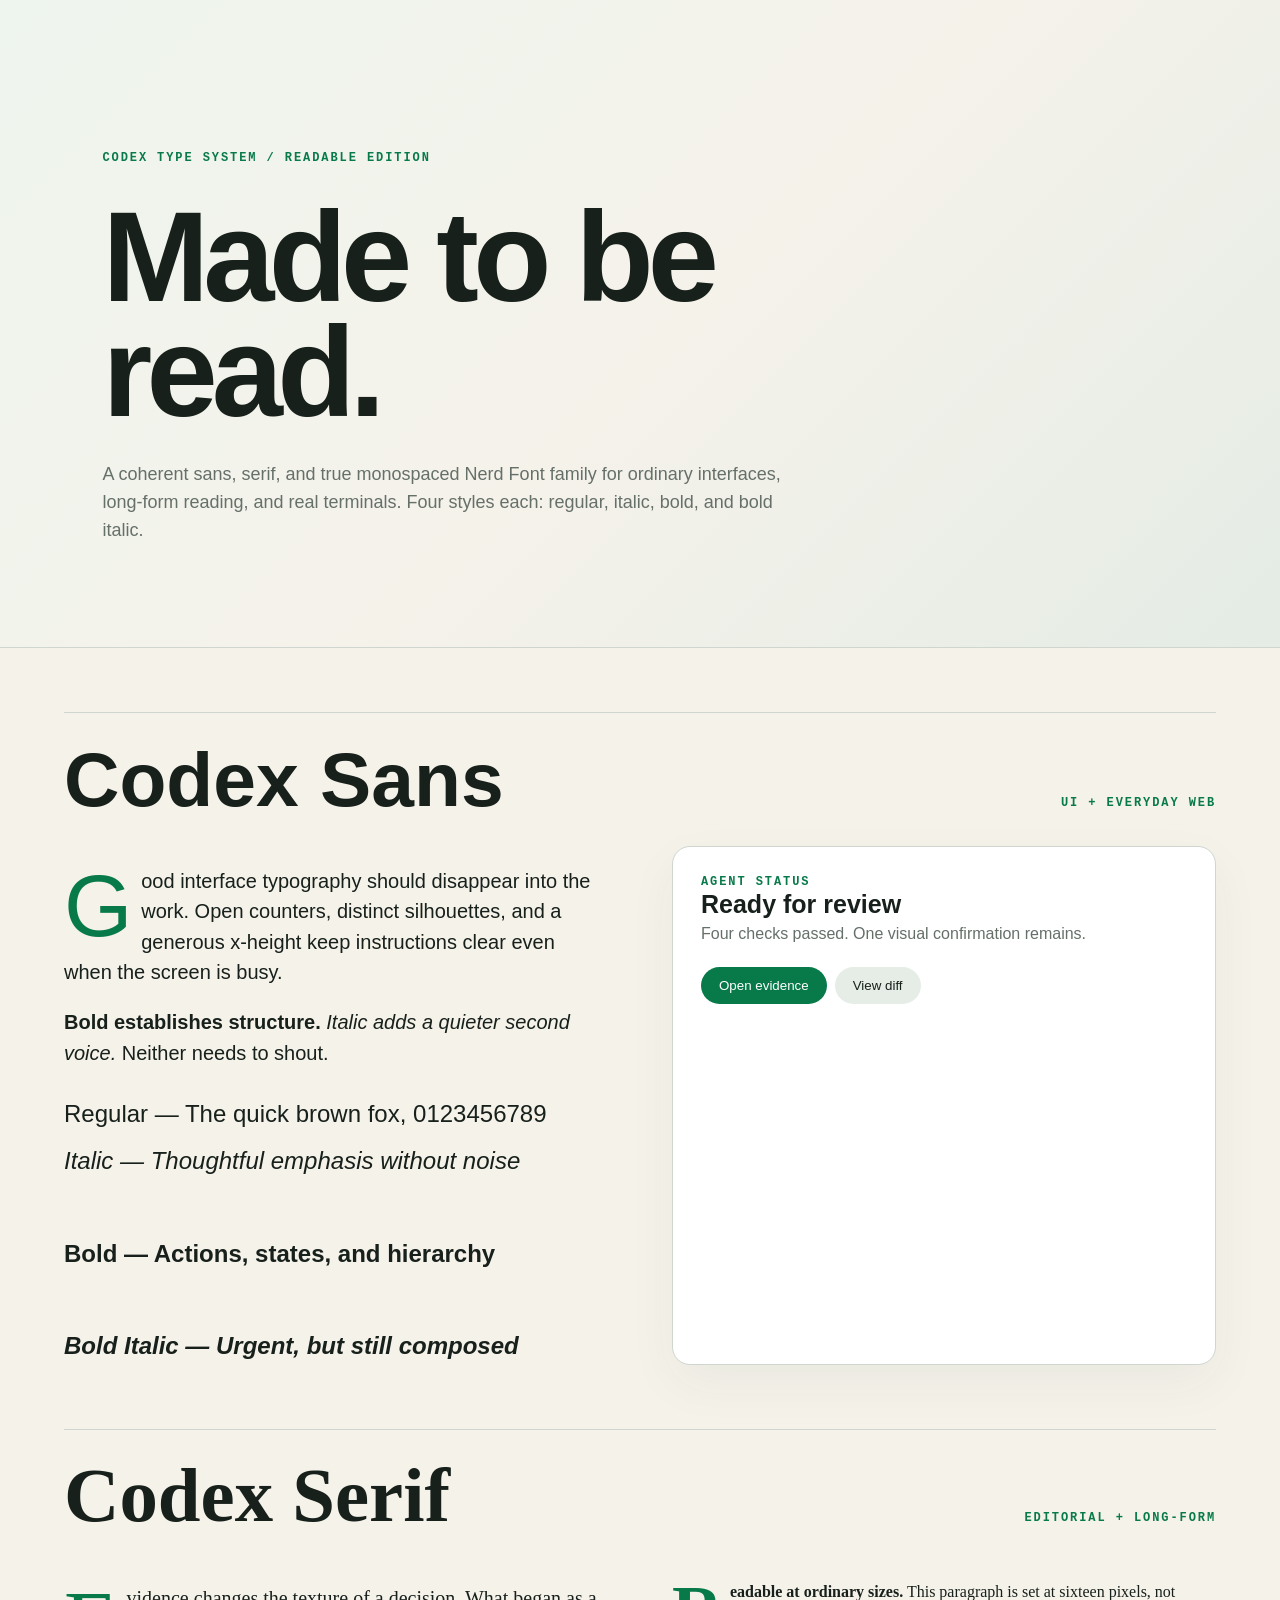
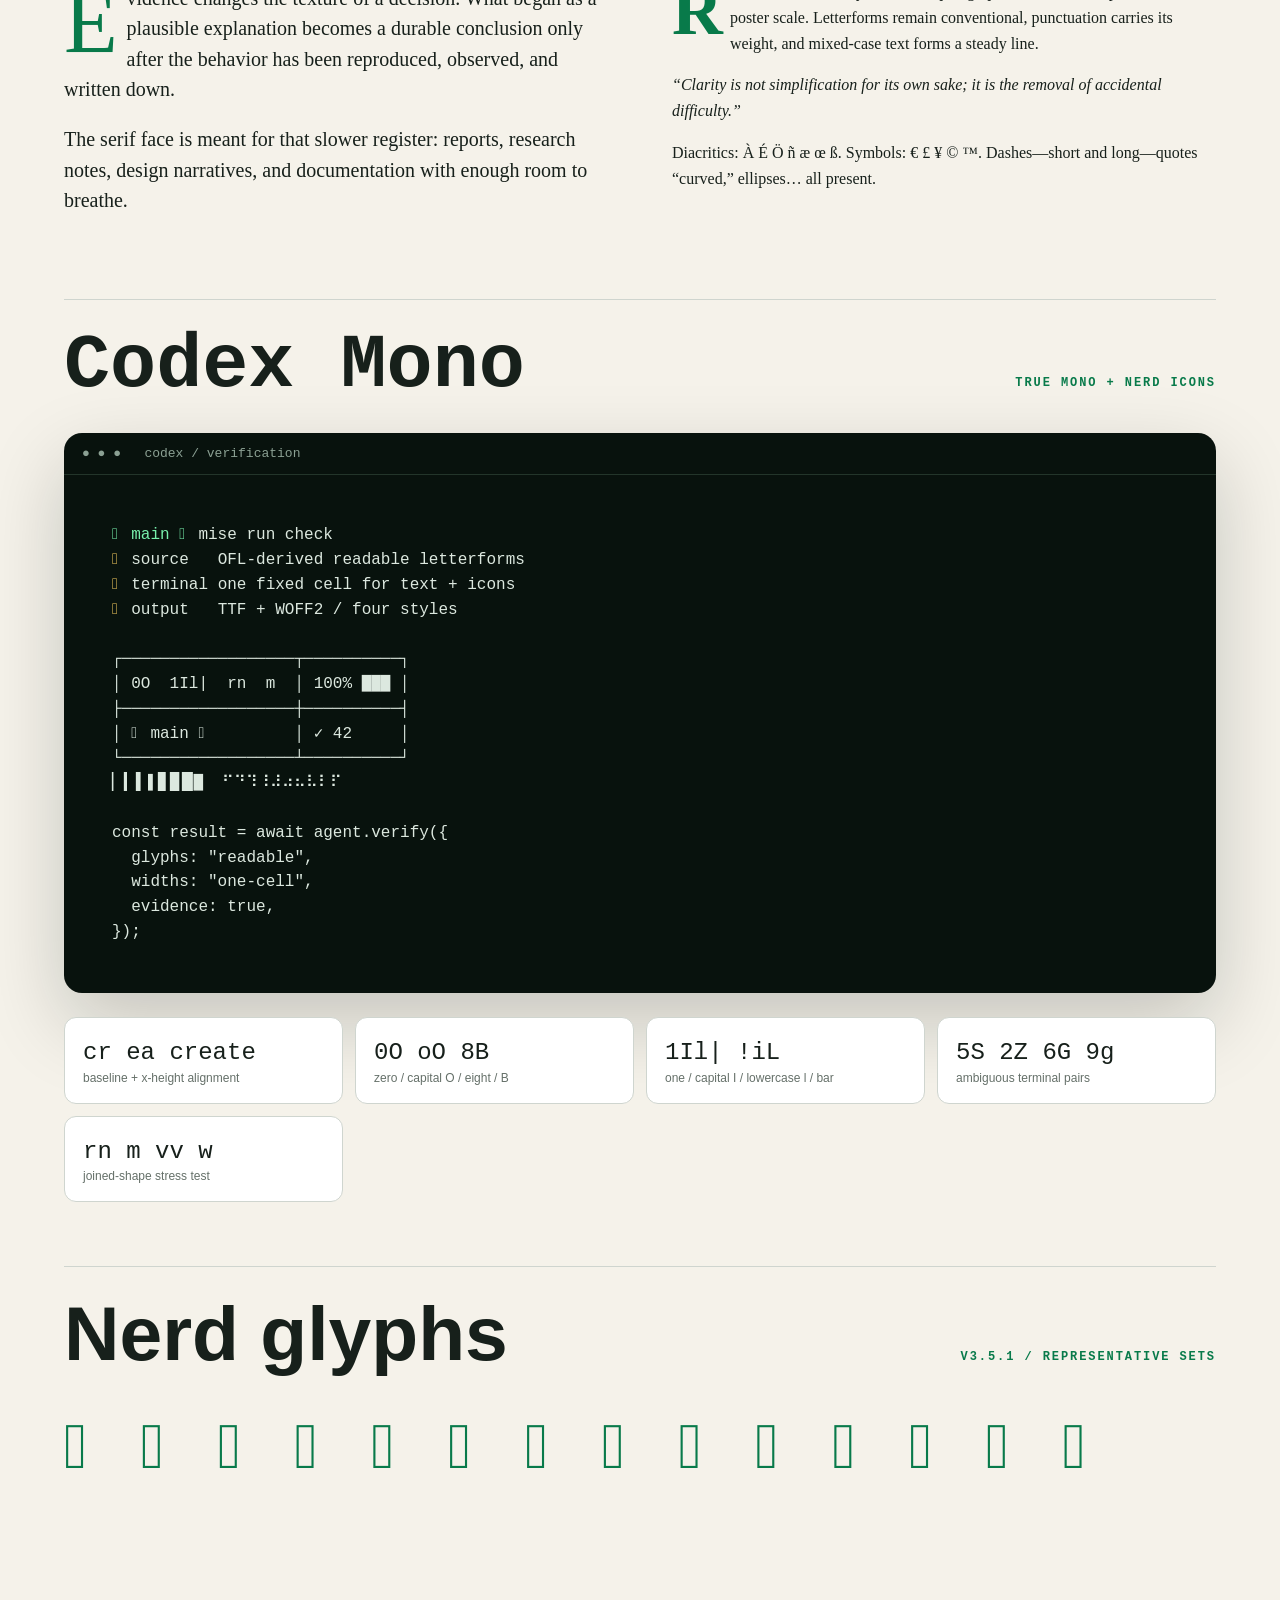
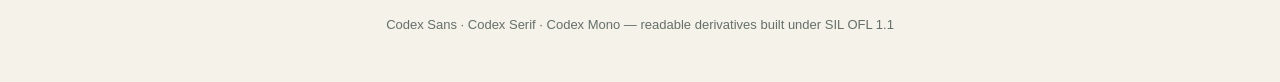
==== specimen/index.html @ 75ba655b "Initial Codex Fonts build" ====
<!doctype html>
<html lang="en"><head><meta charset="utf-8"><meta name="viewport" content="width=device-width,initial-scale=1">
<title>Codex Readable Nerd Fonts</title><style>
@font-face{font-family:'Codex Sans Nerd Font Propo';src:url('../dist/web/CodexSans-Regular.woff2') format('woff2');font-weight:400;font-style:normal;font-display:block}
@font-face{font-family:'Codex Sans Nerd Font Propo';src:url('../dist/web/CodexSans-Italic.woff2') format('woff2');font-weight:400;font-style:italic;font-display:block}
@font-face{font-family:'Codex Sans Nerd Font Propo';src:url('../dist/web/CodexSans-Bold.woff2') format('woff2');font-weight:700;font-style:normal;font-display:block}
@font-face{font-family:'Codex Sans Nerd Font Propo';src:url('../dist/web/CodexSans-BoldItalic.woff2') format('woff2');font-weight:700;font-style:italic;font-display:block}
@font-face{font-family:'Codex Serif Nerd Font Propo';src:url('../dist/web/CodexSerif-Regular.woff2') format('woff2');font-weight:400;font-style:normal;font-display:block}
@font-face{font-family:'Codex Serif Nerd Font Propo';src:url('../dist/web/CodexSerif-Italic.woff2') format('woff2');font-weight:400;font-style:italic;font-display:block}
@font-face{font-family:'Codex Serif Nerd Font Propo';src:url('../dist/web/CodexSerif-Bold.woff2') format('woff2');font-weight:700;font-style:normal;font-display:block}
@font-face{font-family:'Codex Serif Nerd Font Propo';src:url('../dist/web/CodexSerif-BoldItalic.woff2') format('woff2');font-weight:700;font-style:italic;font-display:block}
@font-face{font-family:'Codex Mono Nerd Font Mono';src:url('../dist/web/CodexMono-Regular.woff2') format('woff2');font-weight:400;font-style:normal;font-display:block}
@font-face{font-family:'Codex Mono Nerd Font Mono';src:url('../dist/web/CodexMono-Italic.woff2') format('woff2');font-weight:400;font-style:italic;font-display:block}
@font-face{font-family:'Codex Mono Nerd Font Mono';src:url('../dist/web/CodexMono-Bold.woff2') format('woff2');font-weight:700;font-style:normal;font-display:block}
@font-face{font-family:'Codex Mono Nerd Font Mono';src:url('../dist/web/CodexMono-BoldItalic.woff2') format('woff2');font-weight:700;font-style:italic;font-display:block}
:root{--paper:#f5f2ea;--ink:#17201b;--muted:#657069;--line:#cfd5cf;--accent:#087a4a;--dark:#08120d;--glow:#78f0ac;color-scheme:light}
*{box-sizing:border-box}html{background:var(--paper);color:var(--ink)}body{margin:0;font-family:'Codex Sans Nerd Font Propo',sans-serif;font-synthesis:none}
header{min-height:72vh;padding:clamp(32px,8vw,120px);display:grid;align-content:end;background:linear-gradient(135deg,#eef5ee,#f5f2ea 52%,#e4ece5);border-bottom:1px solid var(--line)}
.eyebrow,.label{font:700 12px/1.3 'Codex Mono Nerd Font Mono',monospace;letter-spacing:.16em;text-transform:uppercase;color:var(--accent)}
h1{max-width:12ch;margin:.25em 0;font:700 clamp(58px,10vw,150px)/.9 'Codex Sans Nerd Font Propo',sans-serif;letter-spacing:-.045em}header p{max-width:68ch;margin:0;color:var(--muted);font-size:18px;line-height:1.55}
main{padding:clamp(22px,5vw,72px);display:grid;gap:clamp(24px,5vw,72px)}section{border-top:1px solid var(--line);padding-top:28px}
.section-head{display:flex;justify-content:space-between;align-items:baseline;gap:20px;margin-bottom:28px}h2{margin:0;font-size:clamp(36px,6vw,82px);line-height:1}
.sans{font-family:'Codex Sans Nerd Font Propo',sans-serif}.serif{font-family:'Codex Serif Nerd Font Propo',serif}.mono{font-family:'Codex Mono Nerd Font Mono',monospace}
.prose-grid{display:grid;grid-template-columns:repeat(auto-fit,minmax(min(100%,320px),1fr));gap:clamp(28px,5vw,70px)}.copy{font-size:16px;line-height:1.62;max-width:68ch}.copy.large{font-size:20px;line-height:1.52}
.copy p:first-child:first-letter{float:left;font-size:4.4em;line-height:.75;padding:.08em .1em 0 0;color:var(--accent)}
.ui{padding:28px;border:1px solid var(--line);border-radius:18px;background:#fff;box-shadow:0 18px 50px #1a39200d}.ui h3{font-size:25px;margin:0 0 6px}.ui p{color:var(--muted);margin:0 0 24px}button{border:0;border-radius:999px;padding:11px 18px;background:var(--accent);color:white;font:700 14px inherit}.secondary{background:#e6ede7;color:var(--ink);margin-left:8px}
.weights{display:grid;gap:10px;margin-top:28px;font-size:24px}.weights i{font-style:italic}.weights b{font-weight:700}
.terminal{background:var(--dark);color:#dce8df;border-radius:18px;overflow:hidden;box-shadow:0 30px 80px #08120d33}.termbar{padding:13px 18px;border-bottom:1px solid #23352a;color:#8ba093;font-size:13px}
pre{margin:0;padding:clamp(20px,4vw,48px);overflow:auto;font:400 clamp(12px,1.4vw,16px)/1.55 'Codex Mono Nerd Font Mono',monospace;tab-size:2}.prompt{color:var(--glow)}.icons{color:#efc65a}
.pairs{display:grid;grid-template-columns:repeat(auto-fit,minmax(240px,1fr));gap:12px;margin-top:24px}.pair{padding:18px;border:1px solid var(--line);border-radius:12px;font:24px/1.45 'Codex Mono Nerd Font Mono',monospace;background:#fff}.pair small{display:block;color:var(--muted);font:12px 'Codex Sans Nerd Font Propo',sans-serif}
.glyphs{font:clamp(28px,5vw,66px)/1.6 'Codex Mono Nerd Font Mono',monospace;overflow-wrap:anywhere;color:var(--accent)}footer{padding:50px;text-align:center;color:var(--muted);font-size:13px}@media(max-width:620px){.section-head{display:block}header{min-height:60vh}.pair{font-size:20px}}
</style></head><body>
<header><div class="eyebrow">Codex Type System / Readable Edition</div><h1>Made to be read.</h1><p>A coherent sans, serif, and true monospaced Nerd Font family for ordinary interfaces, long-form reading, and real terminals. Four styles each: regular, italic, bold, and bold italic.</p></header>
<main>
<section class="sans"><div class="section-head"><h2>Codex Sans</h2><div class="label">UI + everyday web</div></div><div class="prose-grid"><div class="copy large"><p>Good interface typography should disappear into the work. Open counters, distinct silhouettes, and a generous x-height keep instructions clear even when the screen is busy.</p><p><b>Bold establishes structure.</b> <i>Italic adds a quieter second voice.</i> Neither needs to shout.</p><div class="weights">Regular — The quick brown fox, 0123456789<br><i>Italic — Thoughtful emphasis without noise</i><br><b>Bold — Actions, states, and hierarchy</b><br><b><i>Bold Italic — Urgent, but still composed</i></b></div></div><div class="ui"><div class="label">Agent status</div><h3>Ready for review</h3><p>Four checks passed. One visual confirmation remains.</p><button>Open evidence</button><button class="secondary">View diff</button></div></div></section>
<section class="serif"><div class="section-head"><h2>Codex Serif</h2><div class="label">Editorial + long-form</div></div><div class="prose-grid"><article class="copy large"><p>Evidence changes the texture of a decision. What began as a plausible explanation becomes a durable conclusion only after the behavior has been reproduced, observed, and written down.</p><p>The serif face is meant for that slower register: reports, research notes, design narratives, and documentation with enough room to breathe.</p></article><article class="copy"><p><b>Readable at ordinary sizes.</b> This paragraph is set at sixteen pixels, not poster scale. Letterforms remain conventional, punctuation carries its weight, and mixed-case text forms a steady line.</p><p><i>“Clarity is not simplification for its own sake; it is the removal of accidental difficulty.”</i></p><p>Diacritics: À É Ö ñ æ œ ß. Symbols: € £ ¥ © ™. Dashes—short and long—quotes “curved,” ellipses… all present.</p></article></div></section>
<section><div class="section-head"><h2 class="mono">Codex Mono</h2><div class="label">True mono + Nerd icons</div></div><div class="terminal"><div class="termbar mono">● ● ● &nbsp; codex / verification</div><pre><span class="prompt"> main </span> mise run check
<span class="icons">󰊢</span> source   OFL-derived readable letterforms
<span class="icons"></span> terminal one fixed cell for text + icons
<span class="icons">󰉋</span> output   TTF + WOFF2 / four styles

┌──────────────────┬──────────┐
│ 0O  1Il|  rn  m  │ 100% ███ │
├──────────────────┼──────────┤
│  main          │ ✓ 42     │
└──────────────────┴──────────┘
▏▎▍▌▋▊▉█  ⠋⠙⠹⠸⠼⠴⠦⠧⠇⠏

const result = await agent.verify({
  glyphs: "readable",
  widths: "one-cell",
  evidence: true,
});</pre></div><div class="pairs"><div class="pair">cr ea create<small>baseline + x-height alignment</small></div><div class="pair">0O oO 8B<small>zero / capital O / eight / B</small></div><div class="pair">1Il| !iL<small>one / capital I / lowercase l / bar</small></div><div class="pair">5S 2Z 6G 9g<small>ambiguous terminal pairs</small></div><div class="pair">rn m vv w<small>joined-shape stress test</small></div></div></section>
<section><div class="section-head"><h2>Nerd glyphs</h2><div class="label">v3.5.1 / representative sets</div></div><div class="glyphs">     󰉋 󰊢 󰆍      </div></section>
</main><footer>Codex Sans · Codex Serif · Codex Mono — readable derivatives built under SIL OFL 1.1</footer></body></html>
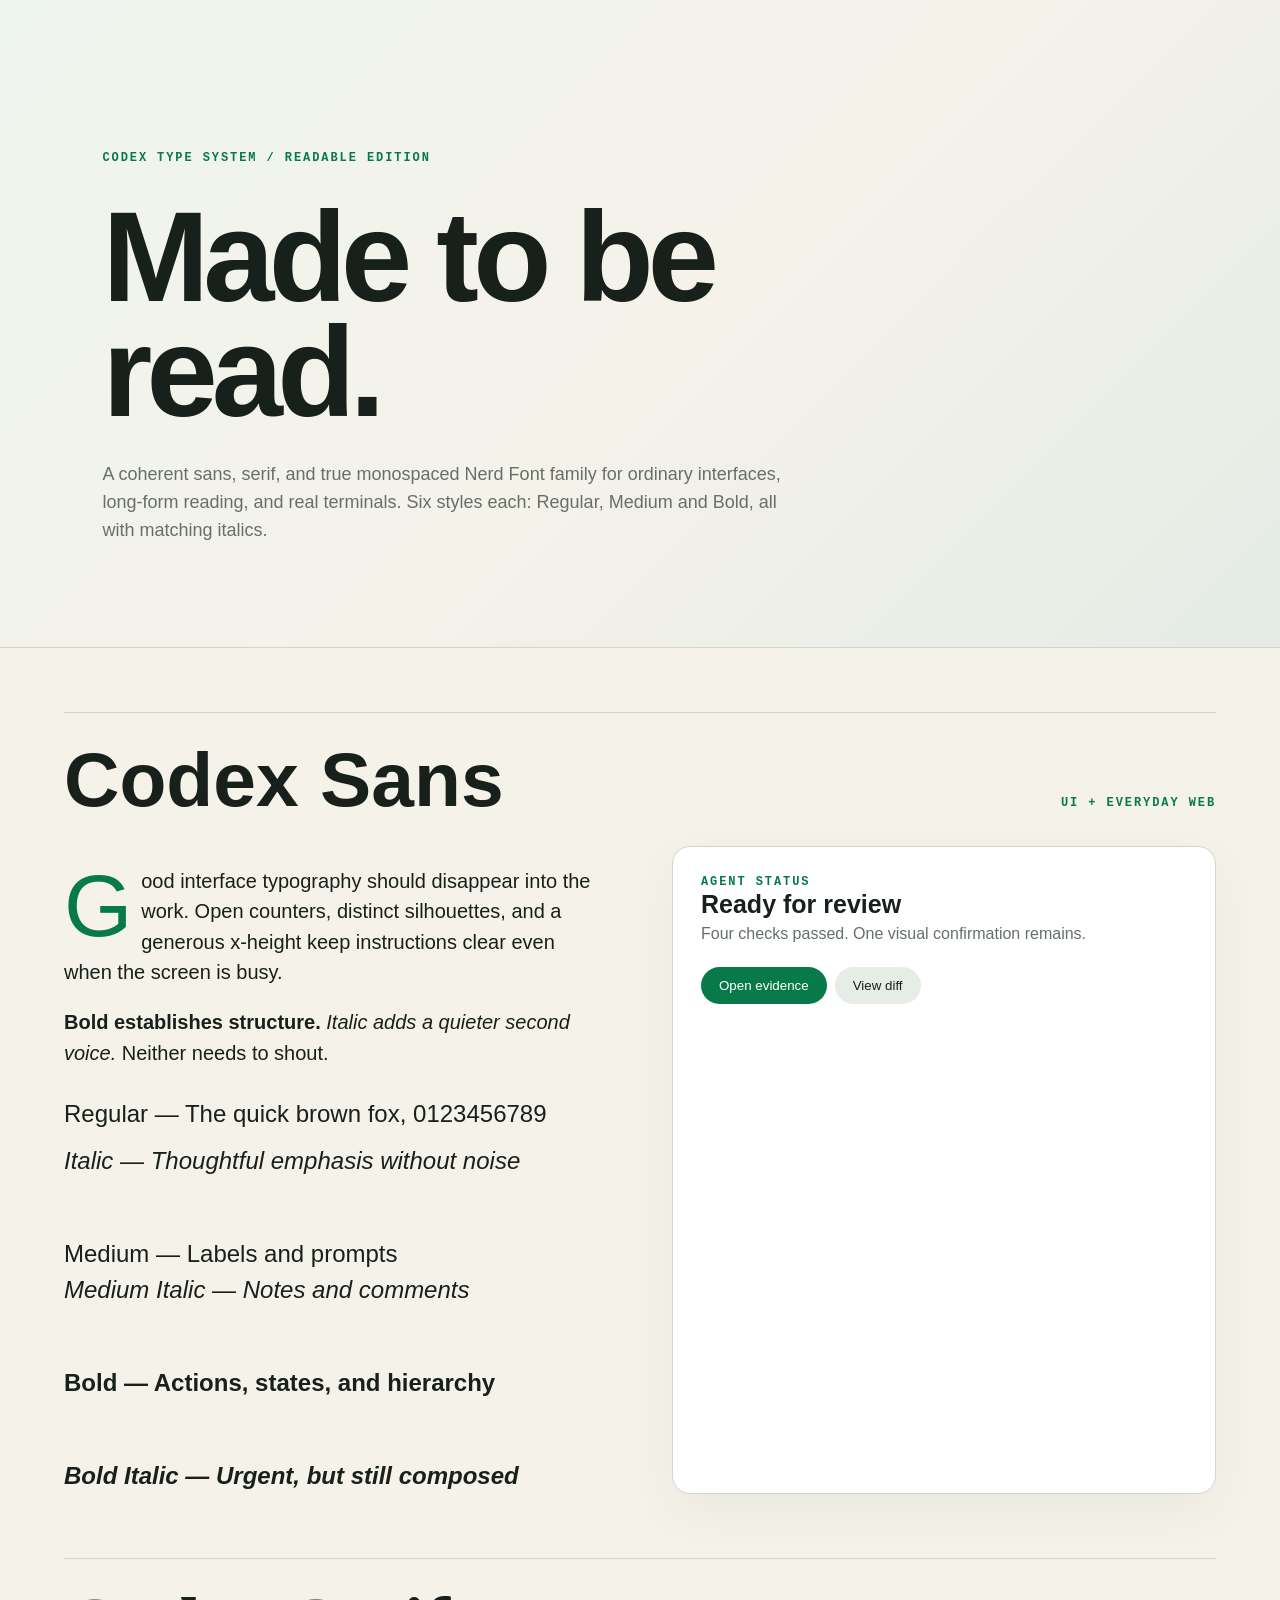
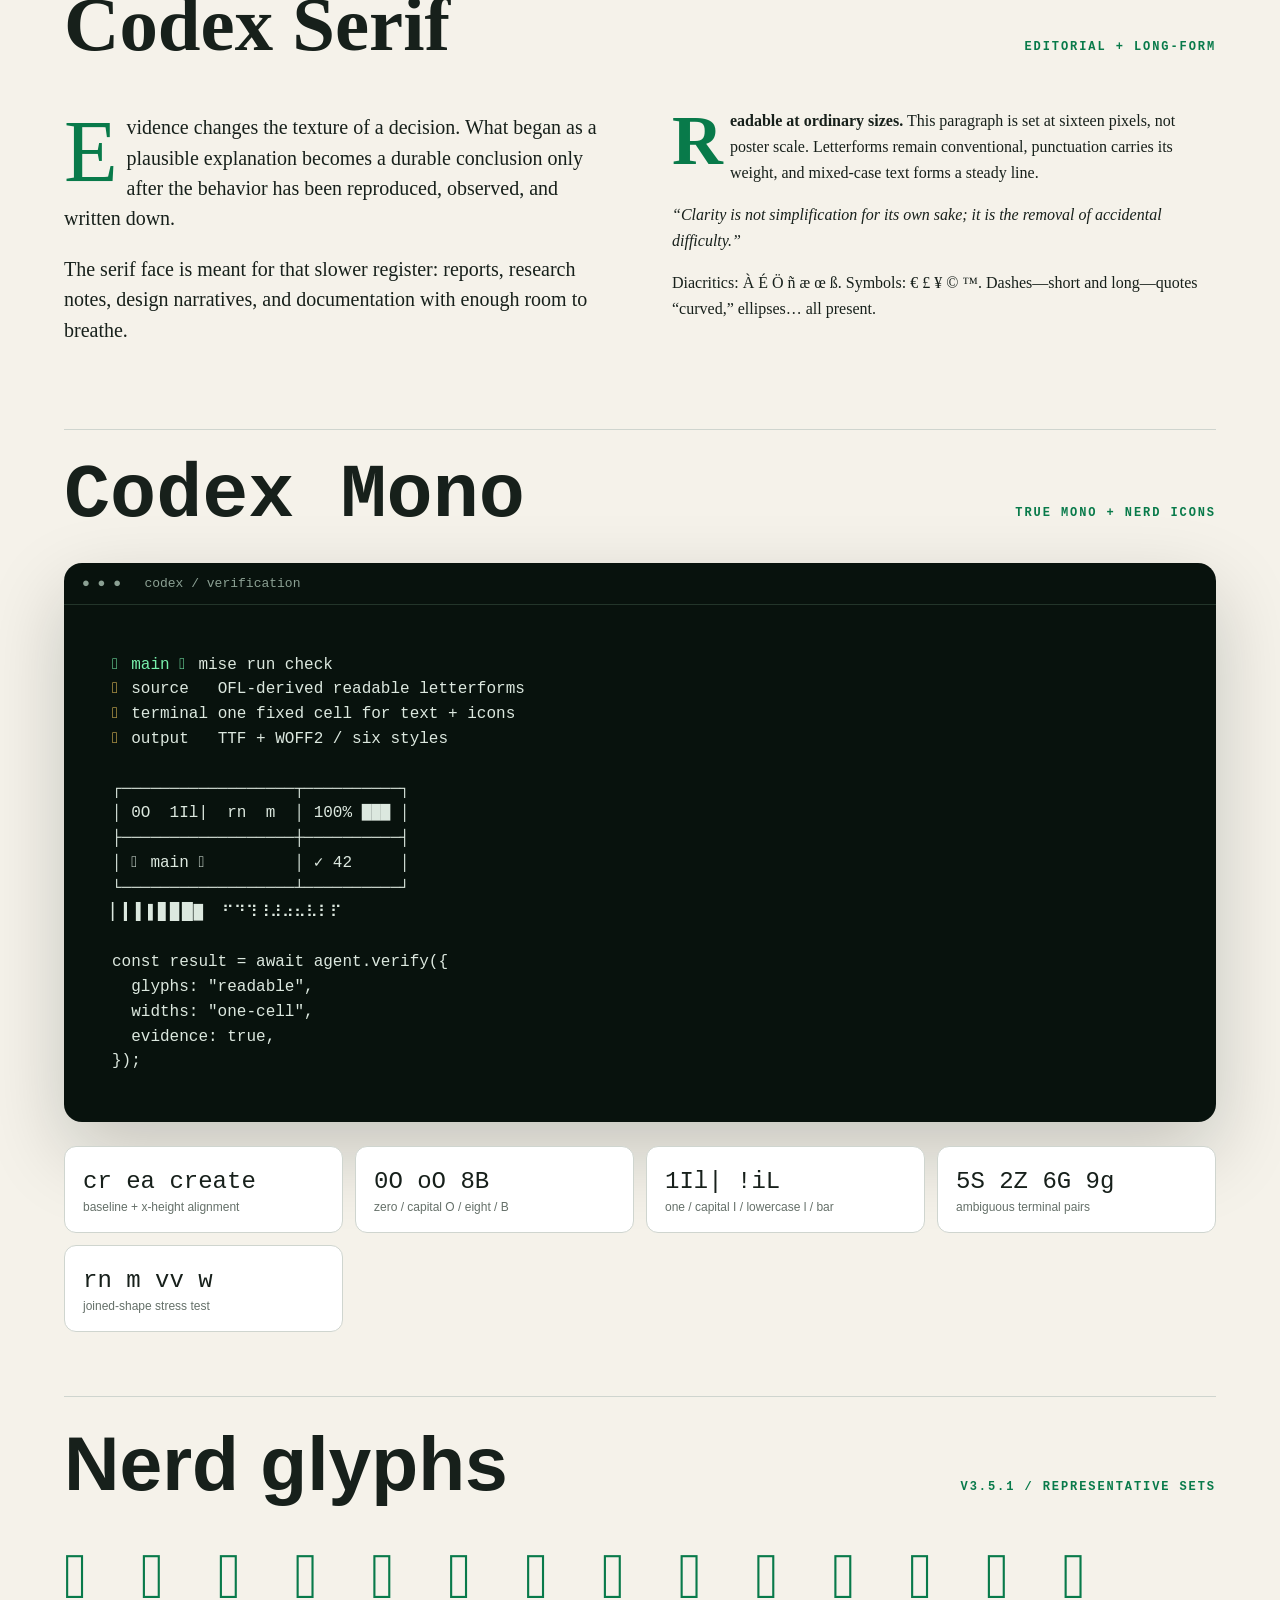
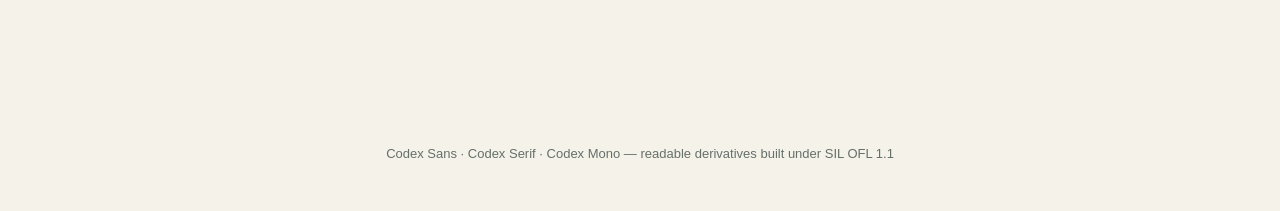
==== commit 8e2a9f26: "Add Codex 2.200 Medium screen cuts and refine terminal fit" ====
--- a/specimen/index.html
+++ b/specimen/index.html
@@ -3,14 +3,20 @@
 <title>Codex Readable Nerd Fonts</title><style>
 @font-face{font-family:'Codex Sans Nerd Font Propo';src:url('../dist/web/CodexSans-Regular.woff2') format('woff2');font-weight:400;font-style:normal;font-display:block}
 @font-face{font-family:'Codex Sans Nerd Font Propo';src:url('../dist/web/CodexSans-Italic.woff2') format('woff2');font-weight:400;font-style:italic;font-display:block}
+@font-face{font-family:'Codex Sans Nerd Font Propo';src:url('../dist/web/CodexSans-Medium.woff2') format('woff2');font-weight:500;font-style:normal;font-display:block}
+@font-face{font-family:'Codex Sans Nerd Font Propo';src:url('../dist/web/CodexSans-MediumItalic.woff2') format('woff2');font-weight:500;font-style:italic;font-display:block}
 @font-face{font-family:'Codex Sans Nerd Font Propo';src:url('../dist/web/CodexSans-Bold.woff2') format('woff2');font-weight:700;font-style:normal;font-display:block}
 @font-face{font-family:'Codex Sans Nerd Font Propo';src:url('../dist/web/CodexSans-BoldItalic.woff2') format('woff2');font-weight:700;font-style:italic;font-display:block}
 @font-face{font-family:'Codex Serif Nerd Font Propo';src:url('../dist/web/CodexSerif-Regular.woff2') format('woff2');font-weight:400;font-style:normal;font-display:block}
 @font-face{font-family:'Codex Serif Nerd Font Propo';src:url('../dist/web/CodexSerif-Italic.woff2') format('woff2');font-weight:400;font-style:italic;font-display:block}
+@font-face{font-family:'Codex Serif Nerd Font Propo';src:url('../dist/web/CodexSerif-Medium.woff2') format('woff2');font-weight:500;font-style:normal;font-display:block}
+@font-face{font-family:'Codex Serif Nerd Font Propo';src:url('../dist/web/CodexSerif-MediumItalic.woff2') format('woff2');font-weight:500;font-style:italic;font-display:block}
 @font-face{font-family:'Codex Serif Nerd Font Propo';src:url('../dist/web/CodexSerif-Bold.woff2') format('woff2');font-weight:700;font-style:normal;font-display:block}
 @font-face{font-family:'Codex Serif Nerd Font Propo';src:url('../dist/web/CodexSerif-BoldItalic.woff2') format('woff2');font-weight:700;font-style:italic;font-display:block}
 @font-face{font-family:'Codex Mono Nerd Font Mono';src:url('../dist/web/CodexMono-Regular.woff2') format('woff2');font-weight:400;font-style:normal;font-display:block}
 @font-face{font-family:'Codex Mono Nerd Font Mono';src:url('../dist/web/CodexMono-Italic.woff2') format('woff2');font-weight:400;font-style:italic;font-display:block}
+@font-face{font-family:'Codex Mono Nerd Font Mono';src:url('../dist/web/CodexMono-Medium.woff2') format('woff2');font-weight:500;font-style:normal;font-display:block}
+@font-face{font-family:'Codex Mono Nerd Font Mono';src:url('../dist/web/CodexMono-MediumItalic.woff2') format('woff2');font-weight:500;font-style:italic;font-display:block}
 @font-face{font-family:'Codex Mono Nerd Font Mono';src:url('../dist/web/CodexMono-Bold.woff2') format('woff2');font-weight:700;font-style:normal;font-display:block}
 @font-face{font-family:'Codex Mono Nerd Font Mono';src:url('../dist/web/CodexMono-BoldItalic.woff2') format('woff2');font-weight:700;font-style:italic;font-display:block}
 :root{--paper:#f5f2ea;--ink:#17201b;--muted:#657069;--line:#cfd5cf;--accent:#087a4a;--dark:#08120d;--glow:#78f0ac;color-scheme:light}
@@ -30,14 +36,14 @@
 .pairs{display:grid;grid-template-columns:repeat(auto-fit,minmax(240px,1fr));gap:12px;margin-top:24px}.pair{padding:18px;border:1px solid var(--line);border-radius:12px;font:24px/1.45 'Codex Mono Nerd Font Mono',monospace;background:#fff}.pair small{display:block;color:var(--muted);font:12px 'Codex Sans Nerd Font Propo',sans-serif}
 .glyphs{font:clamp(28px,5vw,66px)/1.6 'Codex Mono Nerd Font Mono',monospace;overflow-wrap:anywhere;color:var(--accent)}footer{padding:50px;text-align:center;color:var(--muted);font-size:13px}@media(max-width:620px){.section-head{display:block}header{min-height:60vh}.pair{font-size:20px}}
 </style></head><body>
-<header><div class="eyebrow">Codex Type System / Readable Edition</div><h1>Made to be read.</h1><p>A coherent sans, serif, and true monospaced Nerd Font family for ordinary interfaces, long-form reading, and real terminals. Four styles each: regular, italic, bold, and bold italic.</p></header>
+<header><div class="eyebrow">Codex Type System / Readable Edition</div><h1>Made to be read.</h1><p>A coherent sans, serif, and true monospaced Nerd Font family for ordinary interfaces, long-form reading, and real terminals. Six styles each: Regular, Medium and Bold, all with matching italics.</p></header>
 <main>
-<section class="sans"><div class="section-head"><h2>Codex Sans</h2><div class="label">UI + everyday web</div></div><div class="prose-grid"><div class="copy large"><p>Good interface typography should disappear into the work. Open counters, distinct silhouettes, and a generous x-height keep instructions clear even when the screen is busy.</p><p><b>Bold establishes structure.</b> <i>Italic adds a quieter second voice.</i> Neither needs to shout.</p><div class="weights">Regular — The quick brown fox, 0123456789<br><i>Italic — Thoughtful emphasis without noise</i><br><b>Bold — Actions, states, and hierarchy</b><br><b><i>Bold Italic — Urgent, but still composed</i></b></div></div><div class="ui"><div class="label">Agent status</div><h3>Ready for review</h3><p>Four checks passed. One visual confirmation remains.</p><button>Open evidence</button><button class="secondary">View diff</button></div></div></section>
+<section class="sans"><div class="section-head"><h2>Codex Sans</h2><div class="label">UI + everyday web</div></div><div class="prose-grid"><div class="copy large"><p>Good interface typography should disappear into the work. Open counters, distinct silhouettes, and a generous x-height keep instructions clear even when the screen is busy.</p><p><b>Bold establishes structure.</b> <i>Italic adds a quieter second voice.</i> Neither needs to shout.</p><div class="weights">Regular — The quick brown fox, 0123456789<br><i>Italic — Thoughtful emphasis without noise</i><br><span style="font-weight:500">Medium — Labels and prompts<br><i>Medium Italic — Notes and comments</i></span><br><b>Bold — Actions, states, and hierarchy</b><br><b><i>Bold Italic — Urgent, but still composed</i></b></div></div><div class="ui"><div class="label">Agent status</div><h3>Ready for review</h3><p>Four checks passed. One visual confirmation remains.</p><button>Open evidence</button><button class="secondary">View diff</button></div></div></section>
 <section class="serif"><div class="section-head"><h2>Codex Serif</h2><div class="label">Editorial + long-form</div></div><div class="prose-grid"><article class="copy large"><p>Evidence changes the texture of a decision. What began as a plausible explanation becomes a durable conclusion only after the behavior has been reproduced, observed, and written down.</p><p>The serif face is meant for that slower register: reports, research notes, design narratives, and documentation with enough room to breathe.</p></article><article class="copy"><p><b>Readable at ordinary sizes.</b> This paragraph is set at sixteen pixels, not poster scale. Letterforms remain conventional, punctuation carries its weight, and mixed-case text forms a steady line.</p><p><i>“Clarity is not simplification for its own sake; it is the removal of accidental difficulty.”</i></p><p>Diacritics: À É Ö ñ æ œ ß. Symbols: € £ ¥ © ™. Dashes—short and long—quotes “curved,” ellipses… all present.</p></article></div></section>
 <section><div class="section-head"><h2 class="mono">Codex Mono</h2><div class="label">True mono + Nerd icons</div></div><div class="terminal"><div class="termbar mono">● ● ● &nbsp; codex / verification</div><pre><span class="prompt"> main </span> mise run check
 <span class="icons">󰊢</span> source   OFL-derived readable letterforms
 <span class="icons"></span> terminal one fixed cell for text + icons
-<span class="icons">󰉋</span> output   TTF + WOFF2 / four styles
+<span class="icons">󰉋</span> output   TTF + WOFF2 / six styles
 
 ┌──────────────────┬──────────┐
 │ 0O  1Il|  rn  m  │ 100% ███ │
